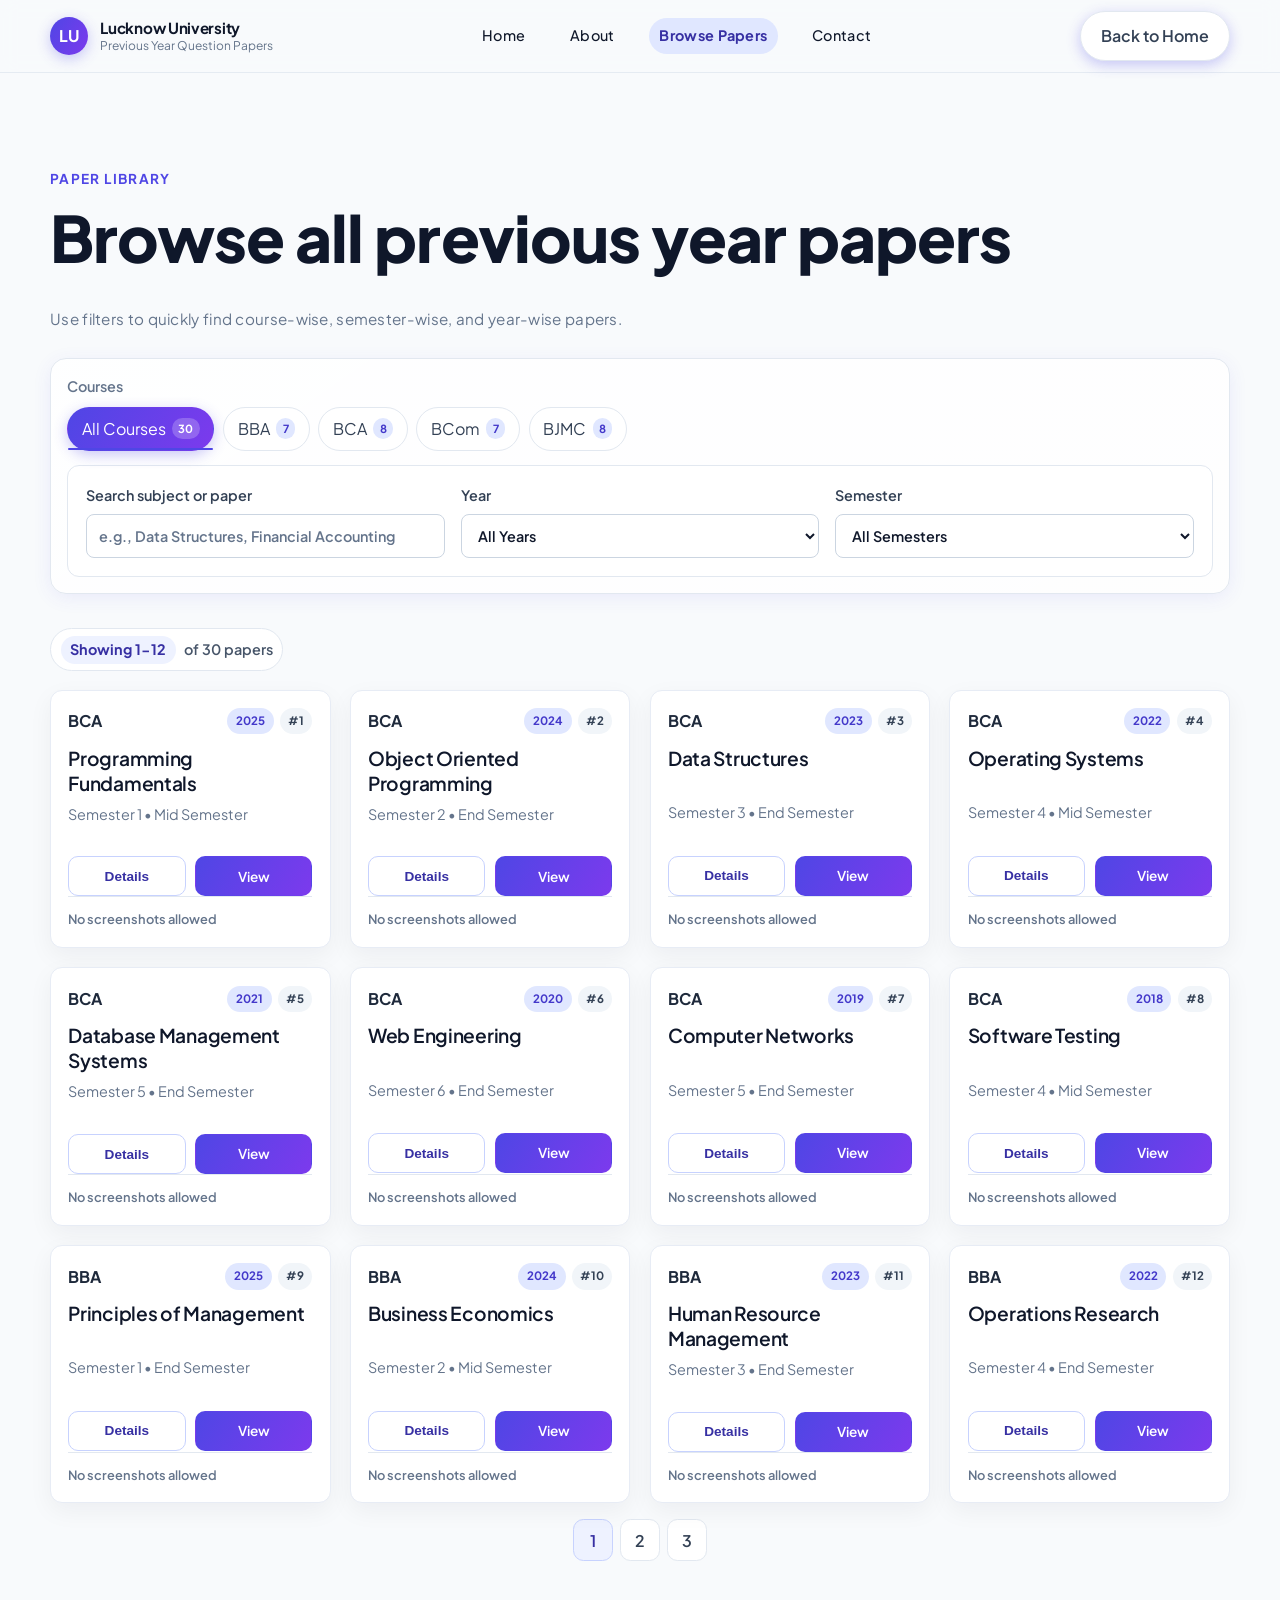
==== browse-papers.html @ 4102543d "first commit" ====
<!doctype html>
<html lang="en">

<head>
  <meta charset="UTF-8" />
  <meta name="viewport" content="width=device-width, initial-scale=1.0" />
  <title>Browse Papers | Lucknow University</title>
  <meta name="description" content="Browse all Lucknow University previous year question papers with smart filters." />
  <link rel="preconnect" href="https://fonts.googleapis.com" />
  <link rel="preconnect" href="https://fonts.gstatic.com" crossorigin />
  <link href="https://fonts.googleapis.com/css2?family=Plus+Jakarta+Sans:wght@400;500;600;700;800&display=swap"
    rel="stylesheet" />
  <link rel="stylesheet" href="style.css" />
</head>

<body class="browse-page">
  <header class="site-header">
    <div class="container nav-wrap">
      <div class="brand">
        <span class="brand-badge">LU</span>
        <div>
          <p class="brand-title">Lucknow University</p>
          <p class="brand-subtitle">Previous Year Question Papers</p>
        </div>
      </div>
      <nav class="nav-menu is-open" aria-label="Main navigation">
        <a href="index.html#home" class="nav-link">Home</a>
        <a href="index.html#about" class="nav-link">About</a>
        <a href="browse-papers.html" class="nav-link is-active" aria-current="page">Browse Papers</a>
        <a href="index.html#contact" class="nav-link">Contact</a>
      </nav>
      <a class="btn btn-secondary nav-cta" href="index.html">Back to Home</a>
    </div>
  </header>

  <main class="section">
    <div class="container">
      <div class="section-head">
        <p class="eyebrow">Paper Library</p>
        <h1>Browse all previous year papers</h1>
        <p class="hero-text">Use filters to quickly find course-wise, semester-wise, and year-wise papers.</p>
      </div>

      <div class="papers-shell">
        <div class="category-wrap" aria-label="Course categories">
          <p class="category-title">Courses</p>
          <div id="course-tabs" class="course-tabs" role="tablist" aria-label="Course tabs"></div>
        </div>

        <div class="filters" role="search" aria-label="Filter papers">
          <label>
            Search subject or paper
            <input id="search-input" type="text" placeholder="e.g., Data Structures, Financial Accounting" />
          </label>
          <label>
            Year
            <select id="year-filter"></select>
          </label>
          <label>
            Semester
            <select id="semester-filter"></select>
          </label>
        </div>
      </div>

      <div id="result-meta" class="result-meta"></div>
      <div id="paper-grid" class="paper-grid" aria-live="polite"></div>
      <div id="pagination" class="pagination" aria-label="Papers pagination"></div>
      <p id="empty-state" class="empty-state" hidden>No papers found. Try changing your filters.</p>
    </div>
  </main>

  <script type="module" src="browse-papers.js"></script>
</body>

</html>
---- style.css ----
:root {
  --bg: #f8fafc;
  --surface: #ffffff;
  --primary: #4f46e5;
  --secondary: #7c3aed;
  --text-main: #0f172a;
  --text-muted: #64748b;
  --border: #e2e8f0;
  --success: #10b981;
  --shadow-soft: 0 4px 20px -2px rgba(79, 70, 229, 0.1);
  --shadow-hover:
    0 10px 25px -5px rgba(79, 70, 229, 0.15),
    0 8px 10px -6px rgba(79, 70, 229, 0.1);
  --shadow-btn: 0 4px 14px 0 rgba(79, 70, 229, 0.3);
  --radius-xl: 12px;
  --radius-lg: 8px;
}

* {
  box-sizing: border-box;
}

html {
  scroll-behavior: smooth;
  overflow-x: hidden;
}

html,
body {
  margin: 0;
  padding: 0;
}

body {
  font-family: "Plus Jakarta Sans", sans-serif;
  background: var(--bg);
  color: var(--text-main);
  line-height: 1.6;
  overflow-x: clip;
}

body.modal-open {
  overflow: hidden;
}

.skip-link {
  position: absolute;
  left: -999px;
  top: -999px;
}

.skip-link:focus-visible {
  left: 1rem;
  top: 1rem;
  background: #fff;
  padding: 0.6rem 0.9rem;
  border-radius: 0.5rem;
  border: 1px solid var(--border);
}

.container {
  width: min(100% - 2rem, 1180px);
  margin-inline: auto;
  max-width: 100%;
}

.section {
  padding: 4rem 0;
  position: relative;
}

.hero {
  position: relative;
}

.section-alt {
  background: linear-gradient(180deg,
      rgba(79, 70, 229, 0.03),
      rgba(124, 58, 237, 0.08));
  border-top: 1px solid var(--border);
  border-bottom: 1px solid var(--border);
}

.bg-orb {
  position: fixed;
  width: 26rem;
  height: 26rem;
  border-radius: 50%;
  filter: blur(80px);
  z-index: -2;
  opacity: 0.35;
}

.orb-left {
  background: radial-gradient(circle at center,
      rgba(79, 70, 229, 0.8),
      rgba(79, 70, 229, 0));
  left: -10rem;
  top: 8rem;
}

.orb-right {
  background: radial-gradient(circle at center,
      rgba(124, 58, 237, 0.75),
      rgba(124, 58, 237, 0));
  right: -10rem;
  top: 22rem;
}

.site-header {
  position: sticky;
  top: 0;
  backdrop-filter: blur(8px);
  background: rgba(248, 250, 252, 0.82);
  border-bottom: 1px solid rgba(226, 232, 240, 0.8);
  z-index: 50;
}

.running-news {
  background: linear-gradient(120deg,
      rgba(79, 70, 229, 0.05),
      rgba(124, 58, 237, 0.05));
  border-bottom: 1px solid var(--border);
  padding: 0.85rem 0;
  position: relative;
  overflow: hidden;
}

.running-news::before {
  content: "";
  position: absolute;
  top: 0;
  left: 0;
  right: 0;
  height: 2px;
  background: linear-gradient(90deg, transparent, var(--primary), transparent);
  animation: shimmer 3s ease-in-out infinite;
}

.running-news-content {
  display: flex;
  align-items: center;
  gap: 1.5rem;
  flex-wrap: wrap;
  animation: fadeInDown 600ms ease-out;
}

.running-news-label {
  font-weight: 700;
  color: var(--primary);
  font-size: 0.9rem;
  white-space: nowrap;
  animation: pulse 2s ease-in-out infinite;
}

.news-ticker {
  display: flex;
  gap: 2rem;
  overflow-x: hidden;
  scroll-behavior: smooth;
  flex: 1;
  flex-wrap: wrap;
}

.news-item {
  margin: 0;
  color: var(--text-muted);
  font-size: 0.9rem;
  white-space: nowrap;
  flex-shrink: 0;
  padding: 0.4rem 0.8rem;
  background: linear-gradient(120deg,
      rgba(79, 70, 229, 0.08),
      rgba(124, 58, 237, 0.08));
  border-radius: 999px;
  animation: slideInRight 600ms ease-out;
}

.news-ticker::-webkit-scrollbar {
  display: none;
}

.nav-wrap {
  min-height: 4.5rem;
  display: flex;
  align-items: center;
  justify-content: space-between;
  gap: 1rem;
}

.nav-menu {
  display: flex;
  align-items: center;
  gap: 1.5rem;
}

.menu-toggle {
  display: none;
  width: 42px;
  height: 42px;
  border: 1px solid var(--border);
  border-radius: 10px;
  background: #fff;
  padding: 0.5rem;
  cursor: pointer;
  align-items: center;
  justify-content: center;
  flex-direction: column;
  gap: 4px;
}

.menu-toggle span {
  width: 18px;
  height: 2px;
  border-radius: 999px;
  background: #334155;
  transition: transform 200ms ease, opacity 200ms ease;
}

.menu-toggle[aria-expanded="true"] span:nth-child(1) {
  transform: translateY(6px) rotate(45deg);
}

.menu-toggle[aria-expanded="true"] span:nth-child(2) {
  opacity: 0;
}

.menu-toggle[aria-expanded="true"] span:nth-child(3) {
  transform: translateY(-6px) rotate(-45deg);
}

.nav-link {
  color: var(--text-main);
  text-decoration: none;
  font-weight: 500;
  font-size: clamp(0.9rem, 1vw, 0.95rem);
  transition: color 200ms ease;
  letter-spacing: 0.3px;
  padding: 0.4rem 0.65rem;
  border-radius: 999px;
  display: inline-flex;
  align-items: center;
}

.nav-link:hover {
  color: var(--primary);
  background: rgba(79, 70, 229, 0.08);
}

.nav-link:focus-visible {
  outline: none;
  color: var(--primary);
  box-shadow: 0 0 0 2px rgba(79, 70, 229, 0.2);
}

.nav-link.is-active {
  color: #3730a3;
  background: #e0e7ff;
  font-weight: 700;
}

.nav-cta {
  min-width: 150px;
  color: #000000;
  background: linear-gradient(120deg, var(--primary), var(--secondary));
  border-color: transparent;
  box-shadow: var(--shadow-btn);
}

.nav-cta:hover {
  color: #000000;
  background: linear-gradient(120deg, #4338ca, #6d28d9);
  border-color: transparent;
}

.browse-page .nav-menu {
  display: flex;
}

.brand {
  display: flex;
  align-items: center;
  gap: 0.75rem;
}

.brand-badge {
  width: 2.4rem;
  height: 2.4rem;
  border-radius: 999px;
  display: grid;
  place-items: center;
  font-weight: 700;
  color: #fff;
  background: linear-gradient(120deg, var(--primary), var(--secondary));
  box-shadow: var(--shadow-btn);
}

.brand-title {
  margin: 0;
  font-weight: 700;
  font-size: clamp(0.95rem, 1vw, 0.98rem);
  line-height: 1.3;
  letter-spacing: -0.3px;
}

.brand-subtitle {
  margin: 0;
  color: var(--text-muted);
  font-size: clamp(0.75rem, 0.9vw, 0.82rem);
  line-height: 1.3;
}

.hero-grid {
  display: grid;
  gap: 2rem;
  align-items: center;
}

.hero-background {
  position: absolute;
  inset: 0;
  background: linear-gradient(135deg,
      rgba(79, 70, 229, 0.08),
      rgba(124, 58, 237, 0.05));
  border-radius: 20px;
  z-index: 0;
  opacity: 0.5;
}

.hero-content {
  position: relative;
  z-index: 1;
}

.hero-visual {
  position: relative;
  z-index: 1;
}

.eyebrow {
  margin: 0 0 0.8rem;
  color: var(--primary);
  font-size: 0.85rem;
  font-weight: 700;
  letter-spacing: 0.1em;
  text-transform: uppercase;
  line-height: 1.4;
}

h1,
h2,
h3 {
  margin: 0;
  line-height: 1.2;
  letter-spacing: -0.015em;
}

h1 {
  font-size: clamp(2rem, 5vw, 4rem);
  font-weight: 800;
  line-height: 1.15;
  margin-bottom: 0.5em;
}

h2 {
  font-size: clamp(1.6rem, 3.5vw, 2.5rem);
  font-weight: 800;
  margin-bottom: 0.4em;
}

h3 {
  font-size: clamp(1rem, 2vw, 1.3rem);
  font-weight: 700;
  margin-bottom: 0.3em;
}

.text-gradient {
  background: linear-gradient(120deg, var(--primary), var(--secondary));
  -webkit-background-clip: text;
  background-clip: text;
  color: transparent;
}

.hero-text {
  color: var(--text-muted);
  max-width: 60ch;
  margin: 1rem 0 1.6rem;
  font-size: clamp(0.95rem, 1.1vw, 1.1rem);
  line-height: 1.7;
  letter-spacing: 0.3px;
}

.hero-actions {
  display: flex;
  flex-wrap: wrap;
  gap: 0.75rem;
  margin-bottom: 1.8rem;
}

.btn {
  min-height: 44px;
  padding: 0.7rem 1.2rem;
  border-radius: 999px;
  border: 1px solid transparent;
  text-decoration: none;
  font-weight: 600;
  transition:
    transform 200ms ease,
    box-shadow 200ms ease,
    background-color 200ms ease,
    border-color 200ms ease;
  display: inline-flex;
  align-items: center;
  justify-content: center;
  position: relative;
  overflow: hidden;
}

.btn::before {
  content: "";
  position: absolute;
  inset: 0;
  background: rgba(255, 255, 255, 0.15);
  transform: translateX(-100%);
  transition: transform 350ms ease;
  pointer-events: none;
}

.btn:hover::before {
  transform: translateX(100%);
}

.btn-primary {
  color: #fff;
  background: linear-gradient(120deg, var(--primary), var(--secondary));
  box-shadow: var(--shadow-btn);
}

.btn-primary:hover {
  transform: translateY(-2px);
  box-shadow: 0 10px 24px rgba(79, 70, 229, 0.35);
}

.btn-secondary {
  color: #334155;
  background: #fff;
  border-color: var(--border);
}

.btn-secondary:hover {
  background: #f8fafc;
  border-color: #cbd5e1;
  transform: translateY(-2px);
}

.stats {
  display: grid;
  gap: 0.8rem;
  grid-template-columns: repeat(3, minmax(0, 1fr));
  max-width: 34rem;
}

.stat-item {
  background: #fff;
  border: 1px solid var(--border);
  border-radius: var(--radius-xl);
  padding: 0.75rem;
  box-shadow: var(--shadow-soft);
}

.stat-value {
  margin: 0;
  color: var(--primary);
  font-weight: 800;
  font-size: 1.2rem;
}

.stat-label {
  margin: 0.1rem 0 0;
  color: var(--text-muted);
  font-size: 0.84rem;
}

.hero-content {
  animation: slideInLeft 500ms ease-out;
}

.hero-visual {
  perspective: 2000px;
  animation: slideInRight 500ms ease-out;
}

.visual-card {
  background: var(--surface);
  border: 1px solid #e7ecf5;
  border-radius: var(--radius-xl);
  box-shadow: var(--shadow-soft);
  padding: 1.35rem;
  transform: translateY(0);
  transition:
    transform 300ms ease-out,
    box-shadow 300ms ease;
}

.visual-card:hover {
  transform: translateY(-4px);
  box-shadow: 0 14px 28px rgba(79, 70, 229, 0.1);
}

.visual-label {
  margin: 0;
  font-size: 0.8rem;
  color: var(--text-muted);
  font-weight: 600;
}

.visual-card h2 {
  margin-top: 0.3rem;
  font-size: 1.3rem;
}

.quick-papers {
  margin: 1rem 0 0;
  padding: 0;
  list-style: none;
  display: grid;
  gap: 0.6rem;
}

.quick-papers li {
  background: linear-gradient(120deg,
      rgba(79, 70, 229, 0.08),
      rgba(124, 58, 237, 0.08));
  border-radius: var(--radius-lg);
  padding: 0.55rem 0.75rem;
  display: flex;
  justify-content: space-between;
  gap: 0.75rem;
  font-size: 0.9rem;
}

.section-head {
  margin-bottom: 1.3rem;
  animation: fadeInUp 500ms ease-out;
}

.features-grid {
  display: grid;
  gap: 1rem;
  grid-template-columns: repeat(auto-fit, minmax(220px, 1fr));
}

.feature-card {
  background: #fff;
  border: 1px solid var(--border);
  border-radius: var(--radius-xl);
  padding: 1.25rem;
  box-shadow: 0 6px 20px rgba(15, 23, 42, 0.04);
  transition: transform 220ms ease, border-color 220ms ease, box-shadow 220ms ease;
}

.feature-card:hover {
  transform: translateY(-4px);
  border-color: #c7d2fe;
  box-shadow: 0 12px 30px rgba(79, 70, 229, 0.12);
}

.feature-tag {
  margin: 0 0 0.45rem;
  font-size: 0.75rem;
  font-weight: 700;
  letter-spacing: 0.08em;
  text-transform: uppercase;
  color: var(--primary);
}

.feature-card h3 {
  font-size: 1.08rem;
  margin-bottom: 0.45rem;
}

.feature-card p {
  margin: 0;
  color: var(--text-muted);
  font-size: 0.92rem;
  line-height: 1.65;
}

.papers-shell {
  background: linear-gradient(145deg, rgba(255, 255, 255, 0.92), rgba(255, 255, 255, 0.82));
  border: 1px solid var(--border);
  border-radius: 16px;
  box-shadow: var(--shadow-soft);
  padding: 1rem;
  margin-bottom: 1rem;
}

.category-wrap {
  margin-bottom: 0.9rem;
}

.category-title {
  margin: 0 0 0.55rem;
  color: var(--text-muted);
  font-weight: 600;
  font-size: 0.9rem;
}

.course-tabs {
  display: flex;
  flex-wrap: wrap;
  gap: 0.55rem;
}

.course-tab {
  min-height: 44px;
  border-radius: 999px;
  border: 1px solid var(--border);
  background: #fff;
  color: #334155;
  padding: 0.48rem 0.85rem;
  font: inherit;
  display: inline-flex;
  align-items: center;
  gap: 0.4rem;
  cursor: pointer;
  transition:
    transform 160ms ease,
    box-shadow 160ms ease,
    border-color 160ms ease,
    background-color 180ms ease;
  position: relative;
}

.course-tab small {
  background: #e0e7ff;
  color: #4338ca;
  border-radius: 999px;
  padding: 0.1rem 0.4rem;
  font-weight: 700;
  font-size: 0.7rem;
  transition: all 200ms ease;
}

.course-tab::after {
  content: "";
  position: absolute;
  bottom: 0;
  left: 0;
  right: 0;
  height: 2px;
  background: var(--primary);
  transform: scaleX(0);
  transition: transform 300ms ease;
  border-radius: 999px;
}

.course-tab:hover {
  transform: translateY(-2px);
  border-color: #c7d2fe;
}

.course-tab.is-active::after {
  transform: scaleX(1);
}

.course-tab.is-active {
  color: #fff;
  border-color: transparent;
  background: linear-gradient(120deg, var(--primary), var(--secondary));
  box-shadow: var(--shadow-btn);
}

.course-tab.is-active small {
  background: rgba(255, 255, 255, 0.22);
  color: #fff;
}

.filters {
  display: grid;
  gap: 1rem;
  grid-template-columns: repeat(auto-fit, minmax(180px, 1fr));
  background: rgba(255, 255, 255, 0.92);
  border: 1px solid var(--border);
  border-radius: var(--radius-xl);
  box-shadow: none;
  padding: 1.1rem;
  animation: fadeInUp 500ms ease-out 200ms backwards;
}

.filters label {
  display: grid;
  gap: 0.45rem;
  color: #334155;
  font-weight: 600;
  font-size: 0.9rem;
}

input,
select {
  width: 100%;
  border: 1px solid #cbd5e1;
  border-radius: var(--radius-lg);
  min-height: 44px;
  padding: 0.6rem 0.75rem;
  color: var(--text-main);
  background: #fff;
  font: inherit;
  transition:
    border-color 200ms ease,
    box-shadow 200ms ease,
    background-color 200ms ease;
}

input:focus,
select:focus {
  border-color: var(--primary);
  background: rgba(79, 70, 229, 0.02);
}

input::placeholder {
  color: var(--text-muted);
}

.result-meta {
  margin: 1.15rem 0;
  display: inline-flex;
  align-items: center;
  gap: 0.5rem;
  background: #fff;
  border: 1px solid var(--border);
  border-radius: 999px;
  padding: 0.4rem 0.6rem;
  font-size: 0.9rem;
  line-height: 1.2;
}

.result-meta-chip {
  background: #eef2ff;
  color: #3730a3;
  border-radius: 999px;
  padding: 0.35rem 0.6rem;
  font-weight: 700;
}

.result-meta-total {
  color: #475569;
  font-weight: 600;
}

.paper-grid {
  display: grid;
  gap: 1.2rem;
  grid-template-columns: repeat(auto-fill, minmax(260px, 1fr));
  align-items: stretch;
  width: 100%;
}

.paper-grid[aria-busy="true"] {
  pointer-events: none;
}

.paper-card {
  background: var(--surface);
  border: 1px solid #e7ecf5;
  border-radius: var(--radius-xl);
  box-shadow: 0 8px 24px rgba(15, 23, 42, 0.05);
  padding: 1.08rem;
  display: flex;
  flex-direction: column;
  min-height: 250px;
  transition:
    transform 280ms ease-out,
    box-shadow 280ms ease,
    border-color 280ms ease;
  position: relative;
  overflow: visible;
  cursor: pointer;
}

.paper-card::before {
  content: none;
}

.paper-card:hover::before {
  content: none;
}

.paper-card:hover {
  transform: translateY(-4px);
  box-shadow: 0 14px 30px rgba(79, 70, 229, 0.12);
  border-color: #cbd5e1;
}

.paper-number {
  background: #f1f5f9;
  color: #334155;
  font-weight: 700;
  font-size: 0.72rem;
  padding: 0.25rem 0.5rem;
  border-radius: 999px;
  animation: none;
}

.paper-card-head {
  display: flex;
  align-items: center;
  justify-content: space-between;
  gap: 0.6rem;
  margin-bottom: 0.7rem;
}

.paper-badges {
  display: flex;
  align-items: center;
  gap: 0.4rem;
}

.paper-course {
  margin: 0;
  font-weight: 700;
  color: #1e293b;
}

.paper-year {
  font-size: 0.72rem;
  font-weight: 700;
  color: #4338ca;
  background: #e0e7ff;
  border-radius: 999px;
  padding: 0.25rem 0.55rem;
  box-shadow: none;
}

.paper-title {
  margin-bottom: 0.52rem;
  font-size: clamp(1.05rem, 1.5vw, 1.25rem);
  letter-spacing: -0.015em;
  line-height: 1.3;
  display: -webkit-box;
  -webkit-line-clamp: 2;
  -webkit-box-orient: vertical;
  overflow: hidden;
  min-height: 2.5em;
  font-weight: 600;
}

.paper-meta {
  margin: 0;
  color: var(--text-muted);
  font-size: clamp(0.9rem, 1vw, 0.95rem);
  line-height: 1.5;
  min-height: 1.6em;
}

.paper-note {
  margin-top: auto;
  padding-top: 0.75rem;
  font-size: 0.8rem;
  color: #64748b;
  font-weight: 600;
  border-top: 1px solid #e2e8f0;
}

.paper-link {
  margin-top: 0.9rem;
  display: inline-flex;
  gap: 0.4rem;
  align-items: center;
  color: var(--primary);
  text-decoration: none;
  font-weight: 700;
}

.paper-link span {
  transition: transform 200ms ease;
}

.paper-link:hover span {
  transform: translateX(4px);
}

.paper-actions {
  margin-top: auto;
  padding-top: 0.95rem;
  display: flex;
  align-items: center;
  gap: 0.6rem;
  flex-wrap: wrap;
}

.paper-open-btn {
  flex: 1;
  min-height: 40px;
  border: 1px solid transparent;
  background: linear-gradient(120deg, var(--primary), var(--secondary));
  color: #fff;
  border-radius: 10px;
  padding: 0.5rem 0.75rem;
  font-size: 0.85rem;
  font-weight: 600;
  cursor: pointer;
  display: inline-flex;
  align-items: center;
  justify-content: center;
  gap: 0.4rem;
  transition:
    transform 200ms ease,
    box-shadow 200ms ease;
  position: relative;
  overflow: hidden;
}

.paper-actions .paper-open-btn:first-child {
  background: #fff;
  color: #3730a3;
  border-color: #c7d2fe;
}

.paper-actions .paper-open-btn:first-child::before {
  background: rgba(99, 102, 241, 0.12);
}

.paper-open-btn::before {
  content: "";
  position: absolute;
  top: 0;
  left: -100%;
  width: 100%;
  height: 100%;
  background: rgba(255, 255, 255, 0.15);
  transition: left 350ms ease;
  pointer-events: none;
}

.paper-open-btn:hover::before {
  left: 100%;
}

.paper-open-btn:hover {
  transform: translateY(-2px);
  box-shadow: 0 6px 14px rgba(79, 70, 229, 0.25);
}

.paper-open-btn span {
  transition: transform 200ms ease;
}

.paper-open-btn:hover span {
  transform: translateX(2px);
}

.skeleton-card {
  position: relative;
  overflow: hidden;
}

.skeleton-card::after {
  content: "";
  position: absolute;
  inset: 0;
  background: linear-gradient(105deg,
      rgba(255, 255, 255, 0) 20%,
      rgba(255, 255, 255, 0.65) 45%,
      rgba(255, 255, 255, 0) 70%);
  transform: translateX(-120%);
  animation: skeleton-shimmer 1.3s ease-in-out infinite;
}

.skeleton-line {
  background: #e2e8f0;
  border-radius: 999px;
}

.skeleton-line-short {
  width: 34%;
  height: 0.8rem;
  margin-bottom: 0.9rem;
}

.skeleton-line-title {
  width: 90%;
  height: 1rem;
  margin-bottom: 0.48rem;
}

.skeleton-line-title.medium {
  width: 72%;
}

.skeleton-line-meta {
  width: 60%;
  height: 0.85rem;
  margin-top: 0.8rem;
}

.skeleton-actions {
  margin-top: auto;
  padding-top: 1rem;
  display: flex;
  gap: 0.6rem;
}

.skeleton-chip {
  width: 96px;
  height: 36px;
  background: #e2e8f0;
  border-radius: 999px;
}

@keyframes fadeInUp {
  from {
    opacity: 0;
    transform: translateY(30px);
  }

  to {
    opacity: 1;
    transform: translateY(0);
  }
}

@keyframes fadeInDown {
  from {
    opacity: 0;
    transform: translateY(-20px);
  }

  to {
    opacity: 1;
    transform: translateY(0);
  }
}

@keyframes slideInLeft {
  from {
    opacity: 0;
    transform: translateX(-30px);
  }

  to {
    opacity: 1;
    transform: translateX(0);
  }
}

@keyframes slideInRight {
  from {
    opacity: 0;
    transform: translateX(30px);
  }

  to {
    opacity: 1;
    transform: translateX(0);
  }
}

@keyframes scaleUp {
  from {
    opacity: 0;
    transform: scale(0.9);
  }

  to {
    opacity: 1;
    transform: scale(1);
  }
}

@keyframes shimmer {
  0% {
    background-position: -1000px 0;
  }

  100% {
    background-position: 1000px 0;
  }
}

@keyframes pulse {

  0%,
  100% {
    opacity: 1;
  }

  50% {
    opacity: 0.7;
  }
}

@keyframes float {

  0%,
  100% {
    transform: translateY(0px);
  }

  50% {
    transform: translateY(-10px);
  }
}

.empty-state {
  margin: 1.2rem 0;
  color: var(--text-muted);
}

.pagination {
  margin-top: 1rem;
  display: flex;
  flex-wrap: wrap;
  gap: 0.45rem;
  justify-content: center;
}

.page-btn {
  min-width: 40px;
  min-height: 40px;
  border-radius: 0.65rem;
  border: 1px solid var(--border);
  background: #fff;
  color: #334155;
  font: inherit;
  font-weight: 600;
  cursor: pointer;
  padding: 0.45rem 0.75rem;
  transition:
    background-color 180ms ease,
    color 180ms ease,
    border-color 180ms ease;
}

.page-btn.is-active {
  background: #eef2ff;
  color: #3730a3;
  border-color: #c7d2fe;
}

.page-btn:disabled {
  opacity: 0.45;
  cursor: not-allowed;
}

.paper-modal {
  position: fixed;
  inset: 0;
  z-index: 100;
  background: rgba(15, 23, 42, 0.5);
  backdrop-filter: blur(4px);
  display: grid;
  place-items: center;
  padding: 1rem;
  opacity: 0;
  transition: opacity 220ms ease;
}

.paper-modal[hidden] {
  display: none !important;
}

.paper-modal.is-open {
  opacity: 1;
}

.paper-modal-dialog {
  width: min(100%, 980px);
  max-height: 92vh;
  background: #fff;
  border: 1px solid var(--border);
  border-radius: var(--radius-xl);
  box-shadow: var(--shadow-hover);
  display: grid;
  grid-template-rows: auto auto 1fr;
  overflow: hidden;
  transform: translateY(12px) scale(0.985);
  opacity: 0;
  transition:
    transform 220ms ease,
    opacity 220ms ease;
}

.paper-modal.is-open .paper-modal-dialog {
  transform: translateY(0) scale(1);
  opacity: 1;
}

.paper-modal.is-closing .paper-modal-dialog {
  transform: translateY(8px) scale(0.99);
  opacity: 0;
}

.paper-modal-head {
  display: flex;
  justify-content: space-between;
  align-items: center;
  gap: 0.8rem;
  padding: 0.85rem 1rem;
  border-bottom: 1px solid var(--border);
}

.paper-modal-head h3 {
  font-size: 1.18rem;
}

.paper-modal-meta {
  margin: 0.22rem 0 0;
  font-size: 0.9rem;
  color: var(--text-muted);
}

.icon-close {
  width: 36px;
  height: 36px;
  border-radius: 999px;
  border: 1px solid #cbd5e1;
  background: #fff;
  color: #334155;
  cursor: pointer;
  font: inherit;
  font-weight: 700;
}

.icon-close:hover {
  background: #f8fafc;
  border-color: #94a3b8;
}

.paper-modal-actions {
  display: flex;
  flex-wrap: wrap;
  gap: 0.6rem;
  padding: 0.8rem 1rem;
  border-bottom: 1px solid var(--border);
}

.paper-modal-frame {
  width: 100%;
  min-height: 66vh;
  border: 0;
}

.paper-detail-modal {
  position: fixed;
  inset: 0;
  z-index: 100;
  background: rgba(15, 23, 42, 0.6);
  backdrop-filter: blur(8px);
  display: grid;
  place-items: center;
  padding: 1rem;
  opacity: 0;
  visibility: hidden;
  transition:
    opacity 300ms ease,
    visibility 300ms ease;
}

.paper-detail-modal[hidden] {
  display: none !important;
}

.paper-detail-modal.is-open {
  opacity: 1;
  visibility: visible;
}

.paper-detail-dialog {
  width: min(100%, 700px);
  max-height: 90vh;
  background: var(--surface);
  border: 1px solid var(--border);
  border-radius: var(--radius-xl);
  box-shadow: 0 20px 40px rgba(79, 70, 229, 0.25);
  overflow-y: auto;
  padding: 2rem;
  position: relative;
  animation: slideInUp 350ms ease-out;
}

@keyframes slideInUp {
  from {
    opacity: 0;
    transform: translateY(40px);
  }

  to {
    opacity: 1;
    transform: translateY(0);
  }
}

.detail-close-btn {
  position: absolute;
  top: 1rem;
  right: 1rem;
  width: 40px;
  height: 40px;
  border: 1px solid var(--border);
  border-radius: 50%;
  background: var(--surface);
  color: var(--text-muted);
  font-size: 1.5rem;
  cursor: pointer;
  display: flex;
  align-items: center;
  justify-content: center;
  transition:
    transform 200ms ease,
    background-color 200ms ease,
    color 200ms ease;
}

.detail-close-btn:hover {
  background: #f1f5f9;
  color: var(--text-main);
  transform: rotate(90deg) scale(1.1);
}

.detail-content {
  display: flex;
  flex-direction: column;
  gap: 1.5rem;
}

.detail-header {
  padding-bottom: 1rem;
  border-bottom: 2px solid var(--border);
  animation: fadeInDown 350ms ease-out;
}

.detail-badge {
  display: inline-block;
  background: linear-gradient(120deg, var(--primary), var(--secondary));
  color: #fff;
  font-weight: 700;
  padding: 0.4rem 0.8rem;
  border-radius: 999px;
  font-size: 0.85rem;
  margin-bottom: 0.8rem;
  animation: scaleUp 350ms ease-out;
}

.detail-title {
  margin: 0;
  font-size: clamp(1.5rem, 3vw, 2rem);
  font-weight: 800;
  color: var(--text-main);
  line-height: 1.25;
  letter-spacing: -0.015em;
}

.detail-grid {
  display: grid;
  grid-template-columns: repeat(auto-fit, minmax(150px, 1fr));
  gap: 1rem;
  padding: 1rem;
  background: linear-gradient(135deg,
      rgba(79, 70, 229, 0.05),
      rgba(124, 58, 237, 0.05));
  border-radius: var(--radius-lg);
  animation: fadeInUp 450ms ease-out 80ms backwards;
}

.detail-item {
  display: flex;
  flex-direction: column;
  gap: 0.4rem;
}

.detail-label {
  font-size: clamp(0.8rem, 0.9vw, 0.85rem);
  font-weight: 700;
  color: var(--primary);
  text-transform: uppercase;
  letter-spacing: 0.08em;
  line-height: 1.4;
}

.detail-value {
  margin: 0;
  font-size: clamp(1rem, 1.2vw, 1.15rem);
  font-weight: 600;
  color: var(--text-main);
  line-height: 1.5;
}

.detail-section {
  animation: fadeInUp 450ms ease-out 160ms backwards;
}

.detail-section h3 {
  margin: 0 0 0.8rem;
  font-size: 1.2rem;
  color: var(--text-main);
  display: flex;
  align-items: center;
  gap: 0.4rem;
}

.detail-description {
  margin: 0;
  color: var(--text-muted);
  line-height: 1.8;
  font-size: clamp(0.9rem, 1.1vw, 0.95rem);
  letter-spacing: 0.3px;
}

.detail-tips {
  list-style: none;
  padding: 0;
  margin: 0;
  display: flex;
  flex-direction: column;
  gap: 0.6rem;
}

.detail-tips li {
  padding: 0.8rem;
  background: linear-gradient(120deg,
      rgba(79, 70, 229, 0.08),
      rgba(124, 58, 237, 0.08));
  border-left: 3px solid var(--primary);
  border-radius: 0.5rem;
  color: var(--text-main);
  font-size: 0.95rem;
  transition: transform 200ms ease;
}

.detail-tips li:hover {
  transform: translateX(4px);
}

.detail-tips li::before {
  content: "✓ ";
  color: var(--primary);
  font-weight: 700;
}

.detail-actions {
  display: flex;
  gap: 0.75rem;
  padding-top: 1rem;
  border-top: 1px solid var(--border);
  animation: fadeInUp 450ms ease-out 240ms backwards;
}

.detail-actions .btn {
  flex: 1;
}

@media (min-width: 1280px) {
  .paper-grid {
    grid-template-columns: repeat(4, minmax(0, 1fr));
  }

  .paper-title {
    font-size: 1.2rem;
  }
}

.steps-grid {
  display: grid;
  grid-template-columns: repeat(auto-fit, minmax(230px, 1fr));
  gap: 1.1rem;
}

.step-card {
  background: #fff;
  border: 1px solid #dbe2f0;
  border-radius: 14px;
  box-shadow: 0 10px 24px rgba(15, 23, 42, 0.05);
  padding: 1.15rem;
  transition: transform 200ms ease, border-color 200ms ease, box-shadow 200ms ease;
}

.step-card:hover {
  transform: translateY(-3px);
  border-color: #c7d2fe;
  box-shadow: 0 14px 28px rgba(79, 70, 229, 0.12);
}

.step-card p {
  margin: 0;
  color: var(--text-muted);
  font-size: 0.94rem;
}

.step-number {
  width: 2rem;
  height: 2rem;
  border-radius: 999px;
  display: inline-grid;
  place-items: center;
  background: linear-gradient(120deg, var(--primary), var(--secondary));
  color: #fff;
  font-weight: 700;
  margin-bottom: 0.6rem;
}

.review-grid {
  display: grid;
  grid-template-columns: repeat(auto-fit, minmax(280px, 1fr));
  gap: 1.5rem;
  margin-top: 1.5rem;
}

.review-card {
  background: var(--surface);
  border: 1px solid var(--border);
  border-radius: var(--radius-xl);
  box-shadow: var(--shadow-soft);
  padding: 1.5rem;
  display: flex;
  flex-direction: column;
  gap: 0.8rem;
  transition:
    transform 250ms ease-out,
    box-shadow 250ms ease,
    background-color 200ms ease;
}

.review-card:hover {
  transform: translateY(-5px);
  box-shadow: 0 12px 28px rgba(79, 70, 229, 0.12);
  background-color: rgba(79, 70, 229, 0.01);
}

.review-icon {
  font-size: 2.5rem;
  line-height: 1;
  display: inline-block;
  animation: float 3s ease-in-out infinite;
}

.review-card:nth-child(2) .review-icon {
  animation-delay: 0.5s;
}

.review-card:nth-child(3) .review-icon {
  animation-delay: 1s;
}

.review-icon {
  font-size: 2.5rem;
  line-height: 1;
}

.review-card h3 {
  margin: 0;
  font-size: 1.1rem;
  color: var(--text-main);
}

.review-card .bold {
  font-weight: 700;
}

.review-card p {
  margin: 0;
  color: var(--text-muted);
  line-height: 1.7;
  font-size: clamp(0.9rem, 1vw, 0.95rem);
  letter-spacing: 0.3px;
}

.site-footer {
  padding: 3rem 0 0;
  background: #0f172a;
  border-top: 1px solid #1e293b;
}

.footer-wrap {
  display: grid;
  grid-template-columns: repeat(auto-fit, minmax(250px, 1fr));
  gap: 2rem;
  padding-bottom: 2rem;
  padding-top: 1.25rem;
}

.footer-section h4 {
  margin: 0 0 0.8rem;
  font-size: clamp(0.95rem, 1vw, 1.05rem);
  font-weight: 700;
  color: #e2e8f0;
  letter-spacing: -0.3px;
}

.footer-links {
  list-style: none;
  padding: 0;
  margin: 0;
  display: flex;
  flex-direction: column;
  gap: 0.6rem;
}

.footer-links a {
  color: #94a3b8;
  text-decoration: none;
  transition: color 200ms ease;
}

.footer-links a:hover {
  color: #e2e8f0;
}

.footer-vision,
.footer-contact {
  margin: 0;
  color: #94a3b8;
  line-height: 1.7;
  font-size: clamp(0.9rem, 1vw, 0.95rem);
  letter-spacing: 0.3px;
}

.footer-contact a {
  color: #c4b5fd;
  text-decoration: none;
  font-weight: 600;
  transition: color 200ms ease;
}

.footer-contact a:hover {
  color: #ddd6fe;
}

.footer-bottom {
  border-top: 1px solid #1e293b;
  padding: 1.5rem 0;
}

.footer-bottom p {
  margin: 0;
  color: #94a3b8;
  font-size: 0.9rem;
  text-align: center;
}

.reveal {
  opacity: 0;
  transform: translateY(12px);
  transition:
    opacity 400ms ease,
    transform 400ms ease;
  animation: none;
}

.reveal.is-visible {
  opacity: 1;
  transform: translateY(0);
  animation: fadeInUp 500ms ease-out forwards;
}

.reveal:nth-child(1) {
  animation-delay: 0ms;
}

.reveal:nth-child(2) {
  animation-delay: 80ms;
}

.reveal:nth-child(3) {
  animation-delay: 160ms;
}

.reveal:nth-child(n + 4) {
  animation-delay: 240ms;
}

@media (min-width: 1024px) {
  .section {
    padding: 6rem 0;
  }

  .hero-grid {
    grid-template-columns: 1.15fr 0.85fr;
    gap: 2.6rem;
  }
}

@media (max-width: 1024px) {
  .hero-grid {
    gap: 1.7rem;
    grid-template-columns: 1fr;
  }

  .paper-grid {
    grid-template-columns: repeat(2, minmax(0, 1fr));
  }

  .nav-menu {
    gap: 1rem;
  }

  .nav-link {
    font-size: 0.9rem;
  }
}

@media (max-width: 768px) {
  .section {
    padding: 3rem 0;
  }

  .filters {
    grid-template-columns: 1fr;
    position: relative;
    z-index: 20;
    background: rgba(255, 255, 255, 0.95);
    backdrop-filter: blur(6px);
    border-color: #e2e8f0;
    margin-bottom: 1rem;
  }

  .papers-shell {
    padding: 0.8rem;
  }

  .paper-grid {
    grid-template-columns: 1fr;
  }

  .paper-card {
    min-height: auto;
  }

  .paper-modal-actions .btn {
    flex: 1 1 calc(50% - 0.3rem);
  }

  .menu-toggle {
    display: inline-flex;
  }

  .nav-menu {
    display: none;
    position: absolute;
    top: calc(100% + 0.4rem);
    left: 1rem;
    right: 1rem;
    flex-direction: column;
    align-items: flex-start;
    gap: 0.35rem;
    background: rgba(255, 255, 255, 0.98);
    border: 1px solid var(--border);
    border-radius: 12px;
    padding: 0.6rem;
    box-shadow: var(--shadow-soft);
  }

  .browse-page .nav-wrap {
    flex-wrap: wrap;
    justify-content: flex-start;
  }

  .browse-page .nav-menu {
    display: flex;
    position: static;
    width: 100%;
    flex-direction: row;
    flex-wrap: wrap;
    padding: 0;
    border: none;
    box-shadow: none;
    background: transparent;
    gap: 0.35rem;
  }

  .browse-page .nav-cta {
    width: 100%;
  }

  .nav-menu.is-open {
    display: flex;
  }

  .nav-menu .nav-link {
    width: 100%;
    padding: 0.55rem 0.6rem;
    border-radius: 8px;
  }

  .nav-menu .nav-link:hover {
    background: rgba(79, 70, 229, 0.08);
  }

  .nav-wrap {
    min-height: 4.1rem;
    position: relative;
  }

  .running-news-content {
    flex-direction: column;
    gap: 0.5rem;
    align-items: flex-start;
  }

  .news-ticker {
    width: 100%;
    gap: 0.55rem;
  }

  .news-item {
    white-space: normal;
  }
}

@media (max-width: 640px) {
  .nav-wrap {
    min-height: 4.1rem;
  }

  .brand-subtitle {
    display: none;
  }

  .stats {
    grid-template-columns: 1fr;
  }

  .bg-orb {
    width: 18rem;
    height: 18rem;
    opacity: 0.25;
  }

  .paper-modal {
    padding: 0.4rem;
  }

  .paper-modal-frame {
    min-height: 70vh;
  }

  .paper-title {
    font-size: 1.03rem;
    min-height: auto;
    -webkit-line-clamp: 3;
  }

  .paper-card-head {
    align-items: flex-start;
    flex-direction: column;
  }

  .paper-badges {
    width: 100%;
  }

  .result-meta {
    display: flex;
    width: 100%;
    justify-content: space-between;
  }

  .paper-actions {
    flex-wrap: wrap;
  }

  .paper-open-btn {
    flex: 1 1 calc(50% - 0.3rem);
    min-height: 38px;
  }

  .review-grid {
    grid-template-columns: 1fr;
  }

  .footer-wrap {
    grid-template-columns: 1fr;
  }

  .paper-detail-dialog {
    padding: 1.5rem;
    width: 95vw;
  }

  .detail-title {
    font-size: 1.4rem;
  }

  .detail-grid {
    grid-template-columns: repeat(2, 1fr);
  }

  .detail-actions {
    flex-direction: column;
  }

  .detail-actions .btn {
    width: 100%;
  }
}

@media (max-width: 480px) {
  .container {
    width: min(100% - 1.2rem, 1180px);
  }

  .filters {
    padding: 0.8rem;
    gap: 0.7rem;
  }

  .paper-card {
    padding: 0.9rem;
  }

  .result-meta {
    margin: 0.9rem 0;
  }

  .page-btn {
    min-width: 36px;
    min-height: 36px;
    padding: 0.35rem 0.55rem;
  }

  .paper-modal-actions .btn {
    flex: 1 1 100%;
  }
}

@media (prefers-reduced-motion: reduce) {

  *,
  *::before,
  *::after {
    animation: none !important;
    transition: none !important;
    scroll-behavior: auto !important;
  }

  .reveal {
    opacity: 1;
    transform: none;
  }

  .skeleton-card::after {
    animation: none !important;
  }
}
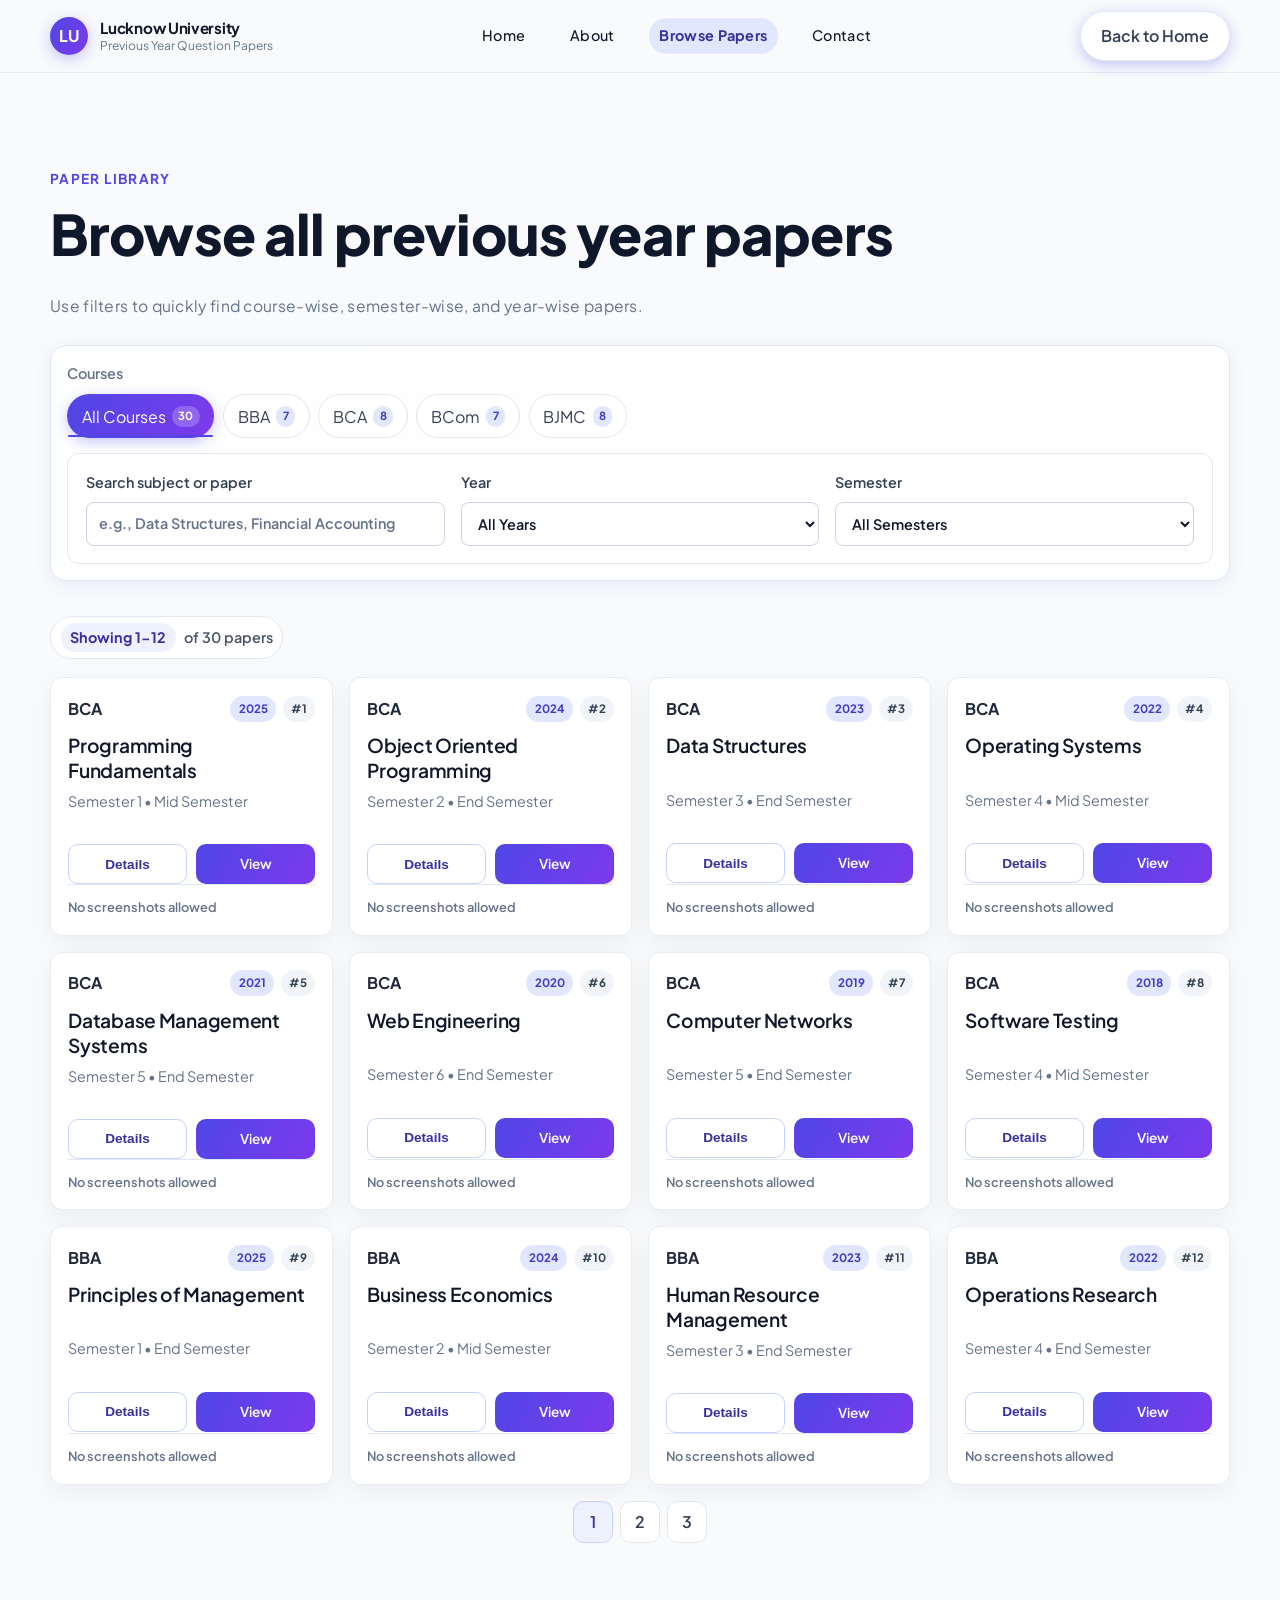
==== commit 21b24d35: "responsive changes in files" ====
--- a/browse-papers.html
+++ b/browse-papers.html
@@ -23,7 +23,7 @@
           <p class="brand-subtitle">Previous Year Question Papers</p>
         </div>
       </div>
-      <nav class="nav-menu is-open" aria-label="Main navigation">
+      <nav class="nav-menu" id="browse-main-nav" aria-label="Main navigation">
         <a href="index.html#home" class="nav-link">Home</a>
         <a href="index.html#about" class="nav-link">About</a>
         <a href="browse-papers.html" class="nav-link is-active" aria-current="page">Browse Papers</a>
--- a/style.css
+++ b/style.css
@@ -14,6 +14,8 @@
   --shadow-btn: 0 4px 14px 0 rgba(79, 70, 229, 0.3);
   --radius-xl: 12px;
   --radius-lg: 8px;
+  --section-space-desktop: 5.5rem;
+  --section-space-mobile: 2.75rem;
 }
 
 * {
@@ -65,7 +67,7 @@
 }
 
 .section {
-  padding: 4rem 0;
+  padding: var(--section-space-desktop) 0;
   position: relative;
 }
 
@@ -261,20 +263,16 @@
 
 .nav-cta {
   min-width: 150px;
-  color: #000000;
+  color: #ffffff;
   background: linear-gradient(120deg, var(--primary), var(--secondary));
   border-color: transparent;
   box-shadow: var(--shadow-btn);
 }
 
 .nav-cta:hover {
-  color: #000000;
+  color: #ffffff;
   background: linear-gradient(120deg, #4338ca, #6d28d9);
   border-color: transparent;
-}
-
-.browse-page .nav-menu {
-  display: flex;
 }
 
 .brand {
@@ -356,20 +354,20 @@
 }
 
 h1 {
-  font-size: clamp(2rem, 5vw, 4rem);
+  font-size: clamp(2rem, 4.4vw, 3.5rem);
   font-weight: 800;
   line-height: 1.15;
   margin-bottom: 0.5em;
 }
 
 h2 {
-  font-size: clamp(1.6rem, 3.5vw, 2.5rem);
+  font-size: clamp(1.55rem, 3vw, 2.3rem);
   font-weight: 800;
   margin-bottom: 0.4em;
 }
 
 h3 {
-  font-size: clamp(1rem, 2vw, 1.3rem);
+  font-size: clamp(1rem, 1.6vw, 1.24rem);
   font-weight: 700;
   margin-bottom: 0.3em;
 }
@@ -385,7 +383,7 @@
   color: var(--text-muted);
   max-width: 60ch;
   margin: 1rem 0 1.6rem;
-  font-size: clamp(0.95rem, 1.1vw, 1.1rem);
+  font-size: clamp(0.98rem, 1vw, 1.08rem);
   line-height: 1.7;
   letter-spacing: 0.3px;
 }
@@ -750,7 +748,7 @@
 
 .paper-grid {
   display: grid;
-  gap: 1.2rem;
+  gap: 1rem;
   grid-template-columns: repeat(auto-fill, minmax(260px, 1fr));
   align-items: stretch;
   width: 100%;
@@ -1681,6 +1679,14 @@
 }
 
 @media (max-width: 1024px) {
+  .container {
+    width: min(100% - 1.5rem, 1180px);
+  }
+
+  .section {
+    padding: 4.25rem 0;
+  }
+
   .hero-grid {
     gap: 1.7rem;
     grid-template-columns: 1fr;
@@ -1697,45 +1703,20 @@
   .nav-link {
     font-size: 0.9rem;
   }
-}
-
-@media (max-width: 768px) {
-  .section {
-    padding: 3rem 0;
-  }
-
-  .filters {
-    grid-template-columns: 1fr;
-    position: relative;
-    z-index: 20;
-    background: rgba(255, 255, 255, 0.95);
-    backdrop-filter: blur(6px);
-    border-color: #e2e8f0;
-    margin-bottom: 1rem;
-  }
-
-  .papers-shell {
-    padding: 0.8rem;
-  }
-
-  .paper-grid {
-    grid-template-columns: 1fr;
-  }
-
-  .paper-card {
-    min-height: auto;
-  }
-
-  .paper-modal-actions .btn {
-    flex: 1 1 calc(50% - 0.3rem);
-  }
-
+
+  .nav-cta {
+    min-width: 132px;
+    padding-inline: 1rem;
+  }
+}
+
+@media (max-width: 900px) {
   .menu-toggle {
-    display: inline-flex;
+    display: inline-flex !important;
   }
 
   .nav-menu {
-    display: none;
+    display: none !important;
     position: absolute;
     top: calc(100% + 0.4rem);
     left: 1rem;
@@ -1748,32 +1729,11 @@
     border-radius: 12px;
     padding: 0.6rem;
     box-shadow: var(--shadow-soft);
-  }
-
-  .browse-page .nav-wrap {
-    flex-wrap: wrap;
-    justify-content: flex-start;
-  }
-
-  .browse-page .nav-menu {
-    display: flex;
-    position: static;
-    width: 100%;
-    flex-direction: row;
-    flex-wrap: wrap;
-    padding: 0;
-    border: none;
-    box-shadow: none;
-    background: transparent;
-    gap: 0.35rem;
-  }
-
-  .browse-page .nav-cta {
-    width: 100%;
+    z-index: 60;
   }
 
   .nav-menu.is-open {
-    display: flex;
+    display: flex !important;
   }
 
   .nav-menu .nav-link {
@@ -1782,13 +1742,84 @@
     border-radius: 8px;
   }
 
-  .nav-menu .nav-link:hover {
-    background: rgba(79, 70, 229, 0.08);
-  }
-
   .nav-wrap {
     min-height: 4.1rem;
     position: relative;
+    flex-wrap: nowrap;
+  }
+
+  .nav-cta {
+    margin-left: auto;
+    width: auto;
+    min-width: 132px;
+  }
+}
+
+/* Browse page uses simplified mobile header: no hamburger */
+@media (max-width: 900px) {
+  .menu-toggle {
+    display: none !important;
+  }
+
+  .nav-menu {
+    display: none !important;
+  }
+
+  .nav-wrap {
+    flex-wrap: nowrap;
+  }
+
+  .browse-page .menu-toggle {
+    display: none !important;
+  }
+
+  .browse-page .nav-menu {
+    display: none !important;
+  }
+
+  .browse-page .nav-wrap {
+    flex-wrap: nowrap;
+  }
+}
+
+@media (max-width: 768px) {
+  .section {
+    padding: var(--section-space-mobile) 0;
+  }
+
+  h1 {
+    font-size: clamp(1.95rem, 8vw, 2.45rem);
+    line-height: 1.18;
+  }
+
+  h2 {
+    font-size: clamp(1.45rem, 6vw, 1.9rem);
+  }
+
+  .filters {
+    grid-template-columns: 1fr;
+    position: relative;
+    z-index: 20;
+    background: rgba(255, 255, 255, 0.95);
+    backdrop-filter: blur(6px);
+    border-color: #e2e8f0;
+    margin-bottom: 1rem;
+  }
+
+  .papers-shell {
+    padding: 0.8rem;
+  }
+
+  .paper-grid {
+    grid-template-columns: 1fr;
+  }
+
+  .paper-card {
+    min-height: auto;
+  }
+
+  .paper-modal-actions .btn {
+    flex: 1 1 calc(50% - 0.3rem);
   }
 
   .running-news-content {
@@ -1816,8 +1847,16 @@
     display: none;
   }
 
+  .brand-title {
+    font-size: 0.9rem;
+  }
+
   .stats {
     grid-template-columns: 1fr;
+  }
+
+  .hero-actions .btn {
+    flex: 1 1 calc(50% - 0.4rem);
   }
 
   .bg-orb {
@@ -1847,12 +1886,19 @@
 
   .paper-badges {
     width: 100%;
+    justify-content: flex-start;
   }
 
   .result-meta {
     display: flex;
     width: 100%;
     justify-content: space-between;
+    gap: 0.35rem;
+  }
+
+  .result-meta-chip,
+  .result-meta-total {
+    font-size: 0.82rem;
   }
 
   .paper-actions {
@@ -1899,9 +1945,47 @@
     width: min(100% - 1.2rem, 1180px);
   }
 
+  .section {
+    padding: 2.35rem 0;
+  }
+
+  .brand {
+    gap: 0.55rem;
+    min-width: 0;
+  }
+
+  .brand-badge {
+    width: 2.1rem;
+    height: 2.1rem;
+  }
+
+  .brand-title {
+    font-size: 0.84rem;
+    line-height: 1.2;
+  }
+
+  .menu-toggle {
+    width: 40px;
+    height: 40px;
+  }
+
+  .nav-cta {
+    min-width: 118px;
+    padding: 0.6rem 0.85rem;
+  }
+
   .filters {
     padding: 0.8rem;
     gap: 0.7rem;
+  }
+
+  .course-tabs {
+    gap: 0.45rem;
+  }
+
+  .course-tab {
+    min-height: 40px;
+    padding: 0.4rem 0.7rem;
   }
 
   .paper-card {
@@ -1920,6 +2004,24 @@
 
   .paper-modal-actions .btn {
     flex: 1 1 100%;
+  }
+
+  .paper-actions .paper-open-btn {
+    flex: 1 1 100%;
+  }
+}
+
+@media (min-width: 1440px) {
+  .container {
+    width: min(100% - 3rem, 1260px);
+  }
+
+  .hero-grid {
+    gap: 3rem;
+  }
+
+  .paper-grid {
+    grid-template-columns: repeat(4, minmax(0, 1fr));
   }
 }
 
